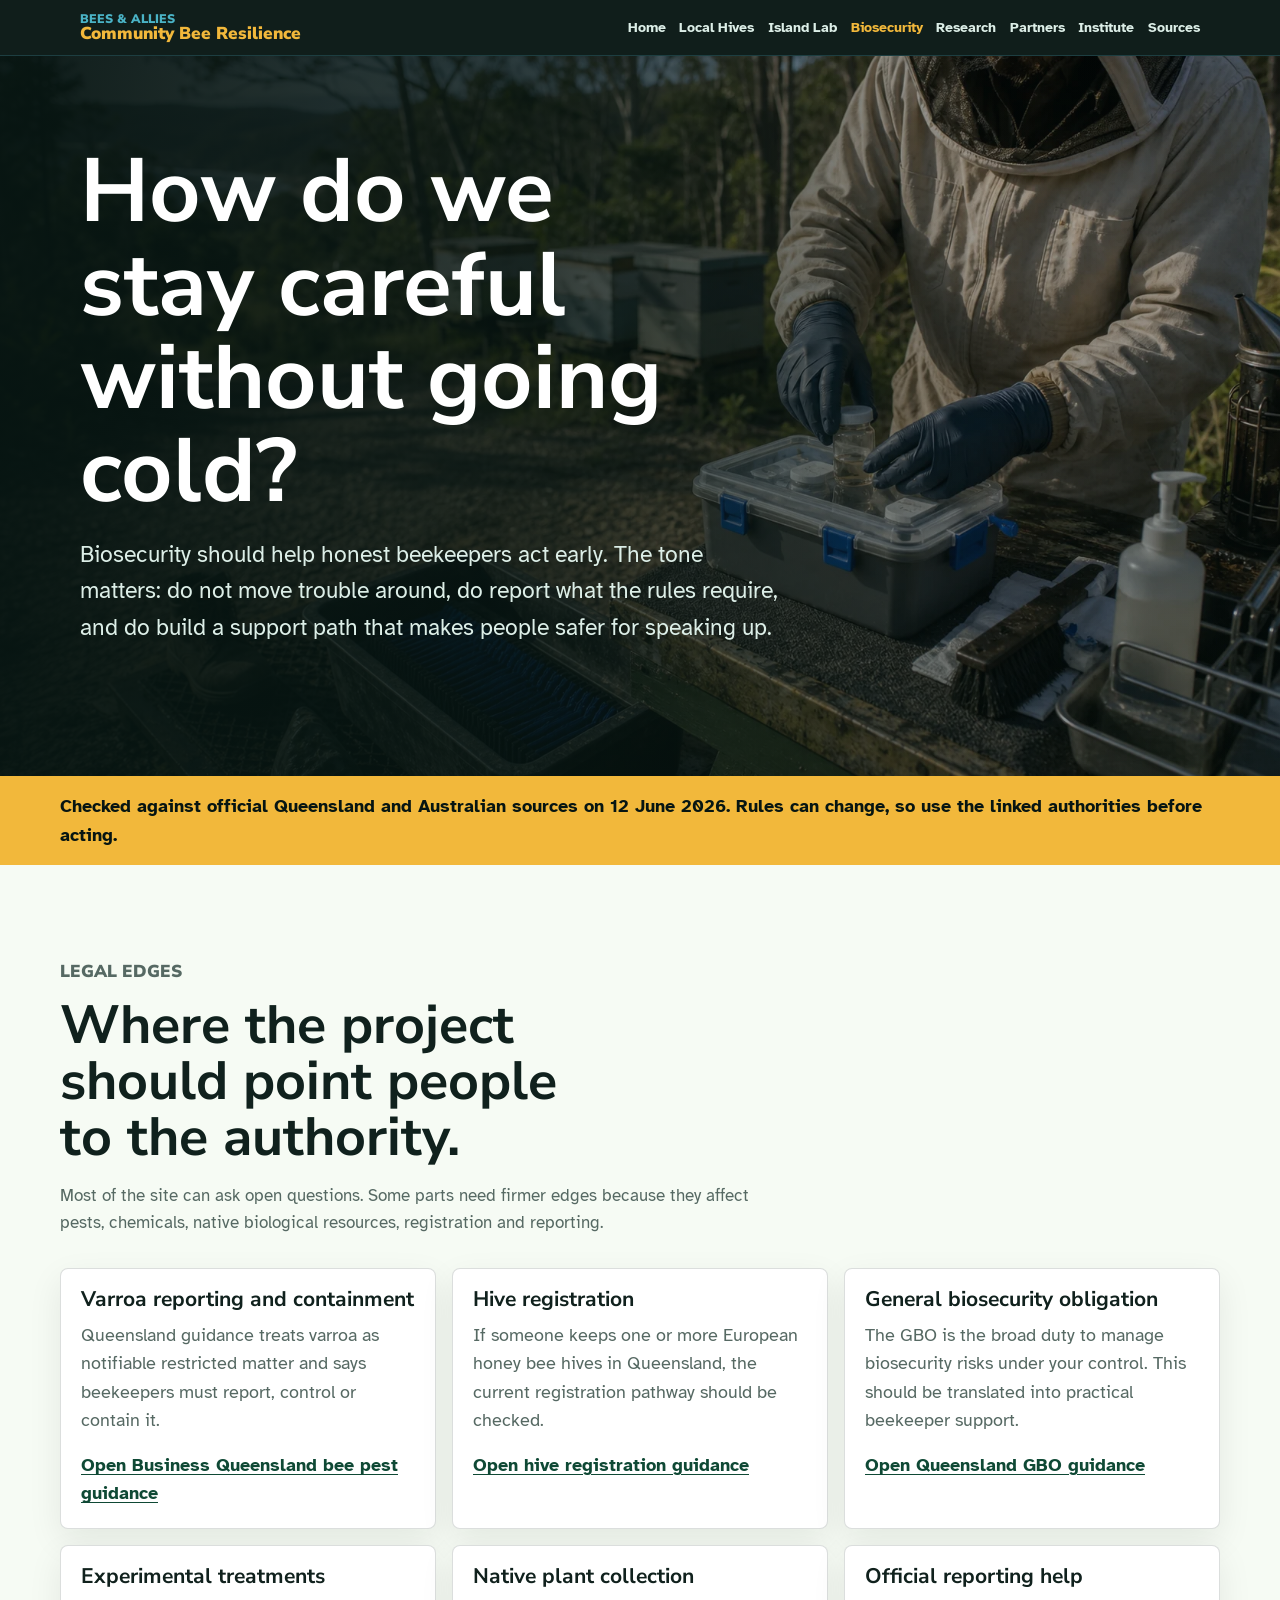
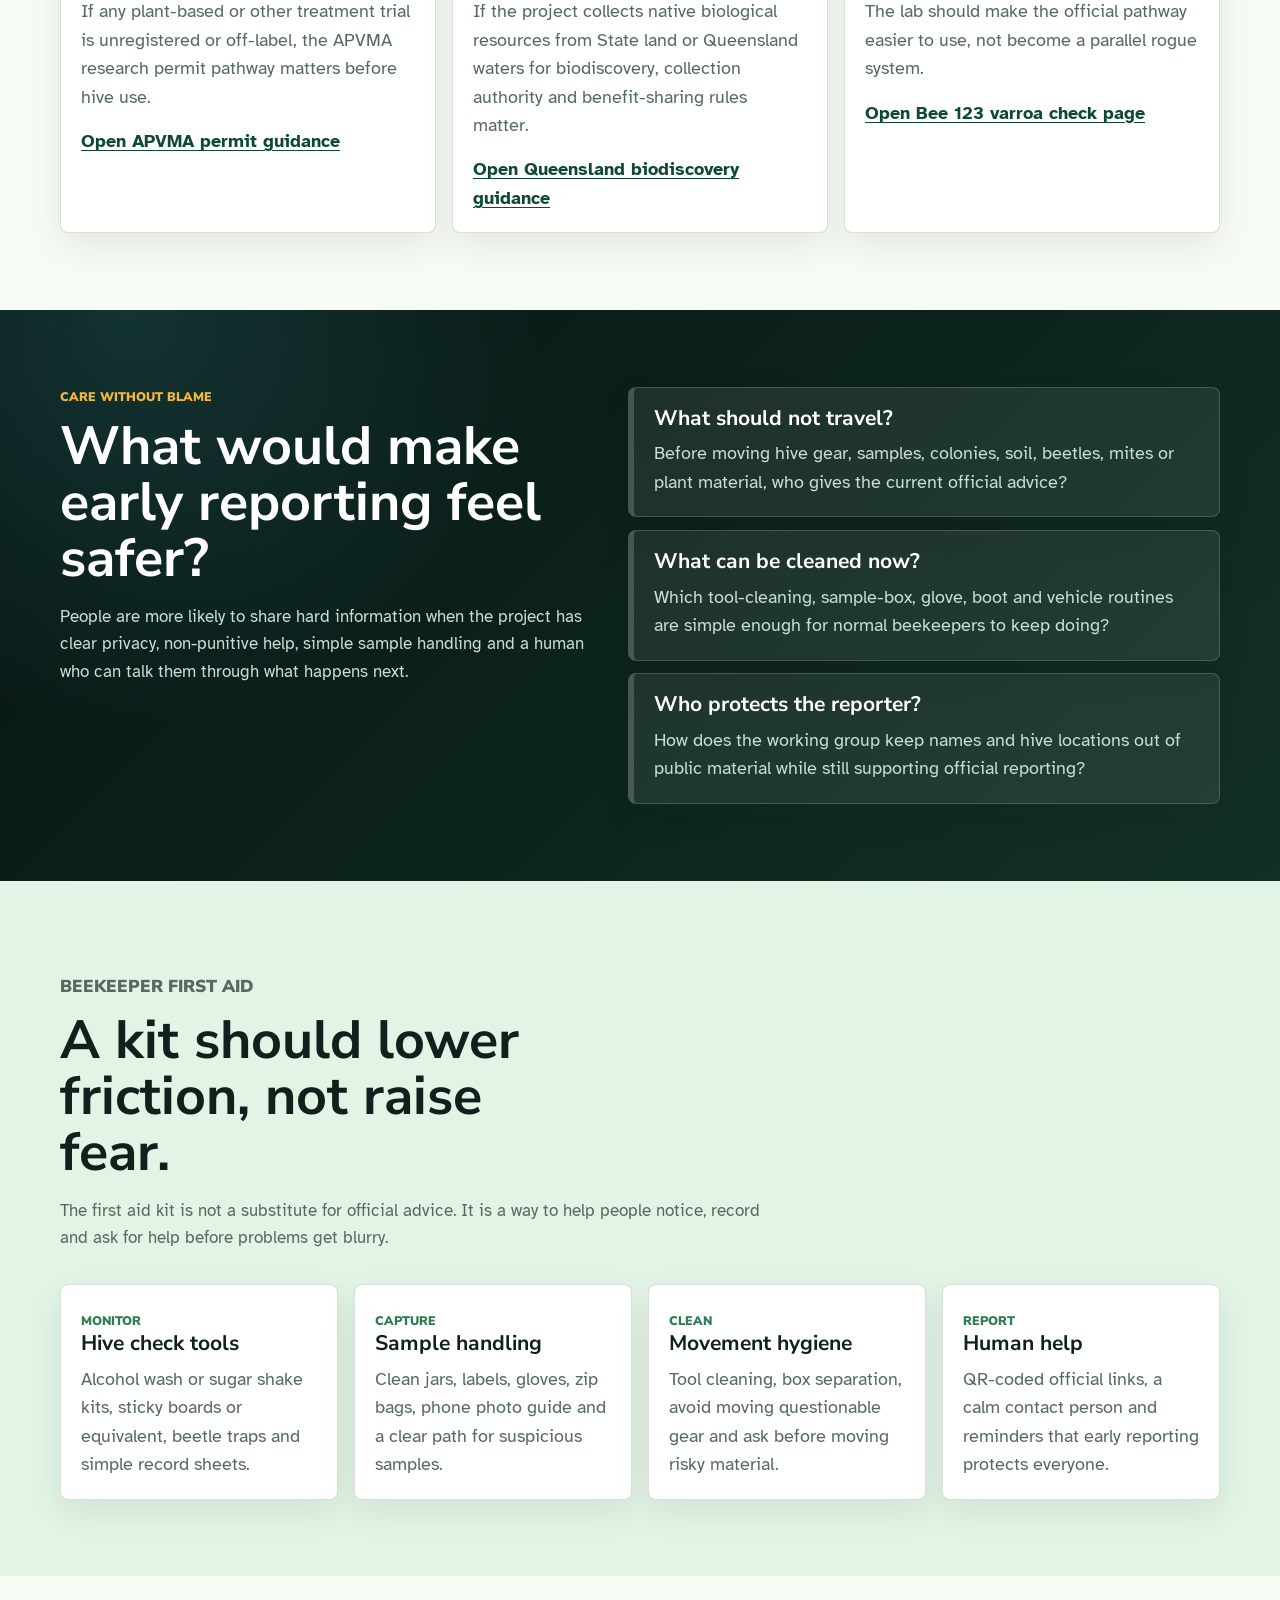
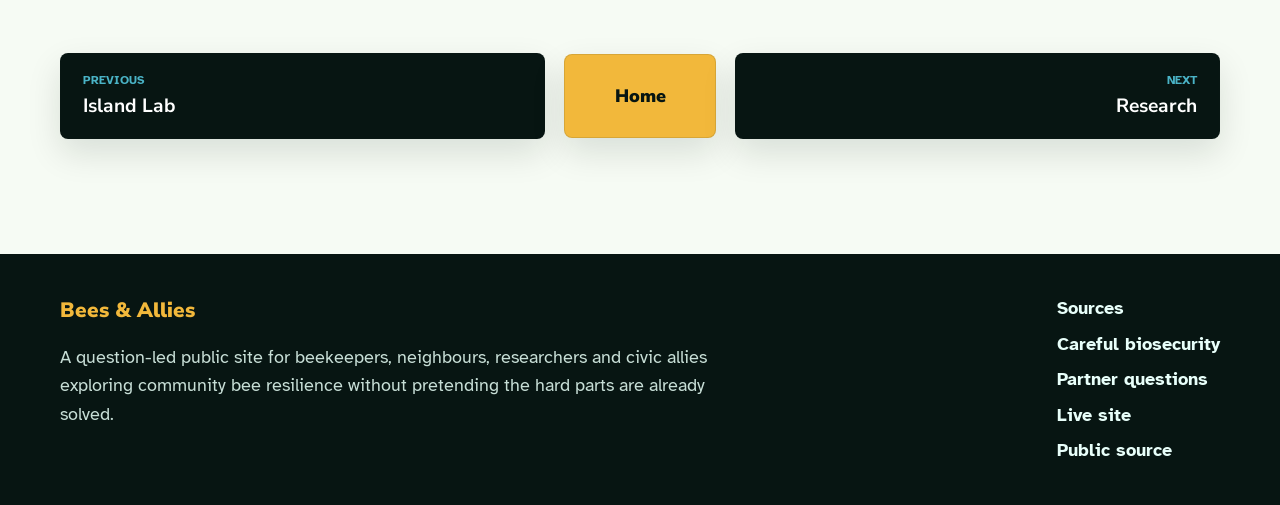
==== biosecurity.html @ 53d59c65 "Build Bees and Allies site" ====
<!doctype html>
<html lang="en-AU">
  <head>
    <meta charset="utf-8">
    <meta name="viewport" content="width=device-width, initial-scale=1">
    <meta name="description" content="Careful, non-punitive biosecurity questions for beekeepers and allies in the Bees & Allies project.">
    <meta property="og:title" content="Biosecurity | Bees & Allies">
    <meta property="og:description" content="How do we report, contain and clean up risk without making honest beekeepers feel hunted?">
    <meta property="og:image" content="assets/img/heroes/biosecurity-hero.webp">
    <title>Biosecurity | Bees & Allies</title>
    <link rel="preconnect" href="https://fonts.googleapis.com">
    <link rel="preconnect" href="https://fonts.gstatic.com" crossorigin>
    <link href="https://fonts.googleapis.com/css2?family=Atkinson+Hyperlegible:wght@400;700&family=Nunito+Sans:wght@700;800;900&display=swap" rel="stylesheet">
    <link rel="stylesheet" href="assets/css/site.css?v=20260612a">
    <link rel="icon" href="assets/img/favicon.svg" type="image/svg+xml">
  </head>
  <body data-page="biosecurity">
    <header class="site-header" data-site-header></header>
    <main id="main">
      <section class="hero page-hero" aria-labelledby="hero-title">
        <img class="hero-media" src="assets/img/heroes/biosecurity-hero.webp" alt="A beekeeper cleaning tools and placing a sample jar into a sealed box near island hives">
        <div class="hero-inner">
          <div class="hero-copy">
            <h1 id="hero-title">How do we stay careful without going cold?</h1>
            <p class="lede">Biosecurity should help honest beekeepers act early. The tone matters: do not move trouble around, do report what the rules require, and do build a support path that makes people safer for speaking up.</p>
          </div>
        </div>
      </section>

      <div class="notice">
        <div>Checked against official Queensland and Australian sources on 12 June 2026. Rules can change, so use the linked authorities before acting.</div>
      </div>

      <section class="section" aria-labelledby="edges-title">
        <div class="section-inner">
          <div class="section-head">
            <p class="eyebrow">Legal edges</p>
            <h2 id="edges-title">Where the project should point people to the authority.</h2>
            <p>Most of the site can ask open questions. Some parts need firmer edges because they affect pests, chemicals, native biological resources, registration and reporting.</p>
          </div>
          <div class="grid three">
            <article class="source-card"><h3>Varroa reporting and containment</h3><p>Queensland guidance treats varroa as notifiable restricted matter and says beekeepers must report, control or contain it.</p><p><a href="https://www.business.qld.gov.au/industries/farms-fishing-forestry/agriculture/animal/industries/bees/pests-diseases" target="_blank" rel="noopener noreferrer">Open Business Queensland bee pest guidance</a></p></article>
            <article class="source-card"><h3>Hive registration</h3><p>If someone keeps one or more European honey bee hives in Queensland, the current registration pathway should be checked.</p><p><a href="https://www.business.qld.gov.au/industries/farms-fishing-forestry/agriculture/animal/industries/bees/register" target="_blank" rel="noopener noreferrer">Open hive registration guidance</a></p></article>
            <article class="source-card"><h3>General biosecurity obligation</h3><p>The GBO is the broad duty to manage biosecurity risks under your control. This should be translated into practical beekeeper support.</p><p><a href="https://www.dpi.qld.gov.au/business-priorities/biosecurity/policy-legislation-regulation/biosecurity-act-2014/general-biosecurity-obligation" target="_blank" rel="noopener noreferrer">Open Queensland GBO guidance</a></p></article>
            <article class="source-card"><h3>Experimental treatments</h3><p>If any plant-based or other treatment trial is unregistered or off-label, the APVMA research permit pathway matters before hive use.</p><p><a href="https://www.apvma.gov.au/registrations-and-permits/permits/before-you-apply-permit/types-permits/export-research-and-miscellaneous-permits" target="_blank" rel="noopener noreferrer">Open APVMA permit guidance</a></p></article>
            <article class="source-card"><h3>Native plant collection</h3><p>If the project collects native biological resources from State land or Queensland waters for biodiscovery, collection authority and benefit-sharing rules matter.</p><p><a href="https://environment.qld.gov.au/licences-permits/plants-animals/biodiscovery" target="_blank" rel="noopener noreferrer">Open Queensland biodiscovery guidance</a></p></article>
            <article class="source-card"><h3>Official reporting help</h3><p>The lab should make the official pathway easier to use, not become a parallel rogue system.</p><p><a href="https://www.business.qld.gov.au/industries/farms-fishing-forestry/agriculture/animal/industries/bees/varroa-mite/report-hive-check" target="_blank" rel="noopener noreferrer">Open Bee 123 varroa check page</a></p></article>
          </div>
        </div>
      </section>

      <section class="section dark" aria-labelledby="care-title">
        <div class="section-inner split">
          <div>
            <p class="eyebrow">Care without blame</p>
            <h2 id="care-title">What would make early reporting feel safer?</h2>
            <p class="soft">People are more likely to share hard information when the project has clear privacy, non-punitive help, simple sample handling and a human who can talk them through what happens next.</p>
          </div>
          <div class="question-list">
            <article class="question-card"><h3>What should not travel?</h3><p>Before moving hive gear, samples, colonies, soil, beetles, mites or plant material, who gives the current official advice?</p></article>
            <article class="question-card"><h3>What can be cleaned now?</h3><p>Which tool-cleaning, sample-box, glove, boot and vehicle routines are simple enough for normal beekeepers to keep doing?</p></article>
            <article class="question-card"><h3>Who protects the reporter?</h3><p>How does the working group keep names and hive locations out of public material while still supporting official reporting?</p></article>
          </div>
        </div>
      </section>

      <section class="section green" aria-labelledby="kit-title">
        <div class="section-inner">
          <div class="section-head">
            <p class="eyebrow">Beekeeper first aid</p>
            <h2 id="kit-title">A kit should lower friction, not raise fear.</h2>
            <p>The first aid kit is not a substitute for official advice. It is a way to help people notice, record and ask for help before problems get blurry.</p>
          </div>
          <div class="grid four">
            <article class="step-card"><span>Monitor</span><h3>Hive check tools</h3><p>Alcohol wash or sugar shake kits, sticky boards or equivalent, beetle traps and simple record sheets.</p></article>
            <article class="step-card"><span>Capture</span><h3>Sample handling</h3><p>Clean jars, labels, gloves, zip bags, phone photo guide and a clear path for suspicious samples.</p></article>
            <article class="step-card"><span>Clean</span><h3>Movement hygiene</h3><p>Tool cleaning, box separation, avoid moving questionable gear and ask before moving risky material.</p></article>
            <article class="step-card"><span>Report</span><h3>Human help</h3><p>QR-coded official links, a calm contact person and reminders that early reporting protects everyone.</p></article>
          </div>
        </div>
      </section>

      <div class="sequence-wrap" data-sequence-nav></div>
    </main>
    <footer class="site-footer" data-site-footer></footer>
    <script src="assets/js/site.js?v=20260612a"></script>
  </body>
</html>
---- assets/css/site.css ----
:root {
  --ink: #071512;
  --ink-soft: #123027;
  --leaf: #2f7d55;
  --leaf-deep: #0f4935;
  --honey: #f2b83b;
  --amber: #d88425;
  --blue: #4ab3c6;
  --coral: #d95f4d;
  --paper: #f6fbf4;
  --paper-strong: #ffffff;
  --text: #10211d;
  --muted: #566963;
  --border: rgba(16, 33, 29, 0.15);
  --shadow: 0 22px 60px rgba(7, 21, 18, 0.18);
  --heading: "Nunito Sans", "Avenir Next", Arial, sans-serif;
  --body: "Atkinson Hyperlegible", "Segoe UI", Arial, sans-serif;
  --max: 1160px;
  color-scheme: light;
}

* {
  box-sizing: border-box;
}

html {
  scroll-behavior: smooth;
  overflow-x: hidden;
}

body {
  margin: 0;
  background: var(--paper);
  color: var(--text);
  font-family: var(--body);
  font-size: 18px;
  line-height: 1.58;
  overflow-x: hidden;
}

img {
  display: block;
  max-width: 100%;
  height: auto;
}

a {
  color: inherit;
}

.skip-link {
  position: absolute;
  top: -4rem;
  left: 1rem;
  z-index: 40;
  background: var(--honey);
  color: var(--ink);
  padding: 0.65rem 0.85rem;
  text-decoration: none;
  font-weight: 900;
}

.skip-link:focus {
  top: 1rem;
}

.site-header {
  position: sticky;
  top: 0;
  z-index: 30;
  background: rgba(7, 21, 18, 0.96);
  border-bottom: 1px solid rgba(74, 179, 198, 0.22);
}

.site-nav {
  display: flex;
  align-items: center;
  justify-content: space-between;
  gap: 1rem;
  max-width: var(--max);
  margin: 0 auto;
  padding: 0.8rem 1.25rem;
  position: relative;
}

.brand {
  display: grid;
  color: var(--paper-strong);
  font-family: var(--heading);
  line-height: 1;
  text-decoration: none;
}

.brand span {
  color: var(--blue);
  font-size: 0.78rem;
  font-weight: 900;
  text-transform: uppercase;
}

.brand strong {
  color: var(--honey);
  font-size: 1.08rem;
  font-weight: 900;
}

.nav-links {
  display: flex;
  align-items: center;
  justify-content: flex-end;
  flex-wrap: wrap;
  gap: 0.85rem;
}

.nav-links a {
  color: #dceee7;
  font-size: 0.9rem;
  font-weight: 800;
  text-decoration: none;
}

.nav-links a:hover,
.nav-links a:focus,
.nav-links a[aria-current="page"] {
  color: var(--honey);
}

.nav-toggle {
  display: none;
  border: 1px solid rgba(246, 251, 244, 0.5);
  border-radius: 8px;
  background: transparent;
  color: var(--paper-strong);
  font-family: var(--heading);
  font-weight: 900;
  padding: 0.55rem 0.75rem;
}

h1,
h2,
h3 {
  margin: 0;
  font-family: var(--heading);
  letter-spacing: 0;
  line-height: 1.04;
  overflow-wrap: break-word;
}

h1 {
  font-size: clamp(2.65rem, 7vw, 5.9rem);
  max-width: 12ch;
}

h2 {
  font-size: clamp(2rem, 4.2vw, 3.55rem);
  max-width: 16ch;
}

h3 {
  font-size: 1.32rem;
}

p {
  margin: 0;
  overflow-wrap: break-word;
}

p + p {
  margin-top: 1rem;
}

.hero {
  position: relative;
  min-height: min(720px, calc(100vh - 128px));
  background: var(--ink);
  color: var(--paper-strong);
  overflow: hidden;
}

.hero-media {
  position: absolute;
  inset: 0;
  width: 100%;
  height: 100%;
  object-fit: cover;
}

.hero::before {
  content: "";
  position: absolute;
  inset: 0;
  z-index: 1;
  background:
    linear-gradient(90deg, rgba(7, 21, 18, 0.96) 0%, rgba(7, 21, 18, 0.76) 43%, rgba(7, 21, 18, 0.22) 78%),
    linear-gradient(180deg, rgba(7, 21, 18, 0.08), rgba(7, 21, 18, 0.34));
}

.hero-inner {
  position: relative;
  z-index: 2;
  display: grid;
  align-content: center;
  min-height: min(720px, calc(100vh - 128px));
  max-width: var(--max);
  margin: 0 auto;
  padding: 4.6rem 1.25rem 2.2rem;
}

.hero-copy {
  max-width: 700px;
}

.page-hero .hero-inner {
  min-height: min(640px, calc(100vh - 128px));
}

.lede {
  max-width: min(44rem, calc(100vw - 2.5rem));
  margin-top: 1.2rem;
  color: #dceee7;
  font-size: clamp(1.12rem, 2.4vw, 1.43rem);
}

.button-row {
  display: flex;
  flex-wrap: wrap;
  gap: 0.8rem;
  margin-top: 2rem;
}

.button {
  display: inline-flex;
  align-items: center;
  justify-content: center;
  min-width: 10rem;
  border-radius: 8px;
  padding: 0.86rem 1rem;
  font-family: var(--heading);
  font-weight: 900;
  text-decoration: none;
}

.button.primary {
  background: var(--honey);
  color: var(--ink);
}

.button.secondary {
  background: rgba(7, 21, 18, 0.68);
  border: 1px solid rgba(74, 179, 198, 0.72);
  color: #e8fffa;
}

.hero-facts {
  align-self: end;
  display: grid;
  grid-template-columns: repeat(3, minmax(0, 1fr));
  gap: 1rem;
  max-width: 940px;
  margin-top: 2rem;
  padding: 1rem;
  border: 1px solid rgba(74, 179, 198, 0.32);
  border-radius: 8px;
  background: rgba(7, 21, 18, 0.9);
}

.hero-facts div {
  border-left: 4px solid var(--blue);
  padding-left: 0.85rem;
}

.hero-facts strong {
  display: block;
  font-family: var(--heading);
  font-size: 1.08rem;
}

.hero-facts span {
  display: block;
  color: #c5ded6;
  font-size: 0.94rem;
}

.notice {
  background: var(--honey);
  color: var(--ink);
  font-weight: 800;
  padding: 1rem 1.25rem;
}

.notice div {
  max-width: var(--max);
  margin: 0 auto;
}

.section {
  padding: clamp(3.8rem, 6vw, 5rem) 1.25rem;
}

.section.dark {
  background:
    radial-gradient(circle at 10% 0%, rgba(74, 179, 198, 0.18), transparent 26rem),
    linear-gradient(135deg, var(--ink) 0%, var(--ink-soft) 100%);
  color: var(--paper-strong);
}

.section.green {
  background: #e2f4e5;
}

.section.blue {
  background: #e1f5f7;
}

.section.honey {
  background: #fff1c8;
}

.section-inner {
  max-width: var(--max);
  width: 100%;
  margin: 0 auto;
}

.section-head {
  max-width: 780px;
}

.section-head p,
.soft {
  max-width: min(44rem, calc(100vw - 2.5rem));
  margin-top: 1rem;
  color: var(--muted);
  font-size: 1.08rem;
}

.dark .section-head p,
.dark .soft {
  color: #c7ded6;
}

.eyebrow {
  margin-bottom: 0.8rem;
  color: var(--leaf);
  font-family: var(--heading);
  font-size: 0.78rem;
  font-weight: 900;
  text-transform: uppercase;
}

.dark .eyebrow {
  color: var(--honey);
}

.grid {
  display: grid;
  gap: 1rem;
  margin-top: 2rem;
}

.grid.two {
  grid-template-columns: repeat(2, minmax(0, 1fr));
}

.grid.three {
  grid-template-columns: repeat(3, minmax(0, 1fr));
}

.grid.four {
  grid-template-columns: repeat(4, minmax(0, 1fr));
}

.card,
.route-card,
.source-card,
.question-card,
.step-card {
  border: 1px solid var(--border);
  border-radius: 8px;
  background: var(--paper-strong);
  color: var(--text);
  box-shadow: 0 12px 34px rgba(7, 21, 18, 0.08);
  padding: 1.25rem;
}

.dark .card,
.dark .route-card,
.dark .source-card,
.dark .question-card,
.dark .step-card {
  border-color: rgba(246, 251, 244, 0.18);
  background: rgba(246, 251, 244, 0.08);
  color: var(--paper-strong);
}

.card h3,
.route-card h3,
.source-card h3,
.question-card h3,
.step-card h3 {
  margin-bottom: 0.6rem;
}

.card p,
.route-card p,
.source-card p,
.question-card p,
.step-card p {
  color: var(--muted);
}

.dark .card p,
.dark .route-card p,
.dark .source-card p,
.dark .question-card p,
.dark .step-card p {
  color: #c7ded6;
}

.route-card {
  display: grid;
  min-height: 13rem;
  text-decoration: none;
}

.route-card:hover,
.route-card:focus {
  transform: translateY(-2px);
  box-shadow: var(--shadow);
}

.route-card span,
.fact-label,
.step-card span {
  color: var(--leaf);
  font-family: var(--heading);
  font-size: 0.78rem;
  font-weight: 900;
  text-transform: uppercase;
}

.dark .route-card span,
.dark .fact-label,
.dark .step-card span {
  color: var(--blue);
}

.route-card strong {
  align-self: end;
  margin-top: 1rem;
  color: var(--coral);
  font-family: var(--heading);
  font-weight: 900;
}

.split {
  display: grid;
  grid-template-columns: minmax(0, 0.95fr) minmax(320px, 1.05fr);
  gap: 2rem;
  align-items: start;
}

.fact-list,
.question-list {
  display: grid;
  gap: 0.8rem;
}

.fact-row {
  display: grid;
  justify-items: start;
  padding: 1rem;
  border-left: 5px solid var(--blue);
  border-radius: 8px;
  background: var(--paper-strong);
  box-shadow: 0 10px 28px rgba(7, 21, 18, 0.07);
}

.fact-row strong {
  display: block;
  color: var(--text);
  font-family: var(--heading);
}

.fact-row span {
  color: var(--muted);
}

.question-card {
  border-left: 6px solid var(--honey);
}

.step-card {
  min-height: 12rem;
}

.source-card a,
.inline-link {
  color: var(--leaf-deep);
  font-weight: 900;
  text-underline-offset: 0.16em;
}

.dark .source-card a,
.dark .inline-link {
  color: var(--honey);
}

.plain-list {
  margin: 1rem 0 0;
  padding-left: 1.2rem;
  color: var(--muted);
}

.plain-list li + li {
  margin-top: 0.5rem;
}

.dark .plain-list {
  color: #c7ded6;
}

.callout {
  margin-top: 2rem;
  padding: 1.25rem;
  border-left: 6px solid var(--honey);
  border-radius: 8px;
  background: var(--ink);
  color: var(--paper-strong);
}

.callout p {
  color: #dceee7;
}

.sequence-wrap {
  background: var(--paper);
  padding: clamp(3.8rem, 6vw, 5rem) 1.25rem clamp(7rem, 9vw, 8.5rem);
}

.sequence-nav {
  display: grid;
  grid-template-columns: minmax(0, 1fr) minmax(9rem, auto) minmax(0, 1fr);
  align-items: center;
  gap: 1.2rem;
  max-width: var(--max);
  margin: 0 auto;
}

.sequence-link,
.sequence-home {
  display: grid;
  min-height: 5.2rem;
  justify-content: start;
  border: 1px solid rgba(16, 33, 29, 0.12);
  border-radius: 8px;
  background: var(--ink);
  color: var(--paper-strong);
  box-shadow: 0 14px 34px rgba(7, 21, 18, 0.12);
  padding: 1.05rem 1.35rem;
  text-decoration: none;
}

.sequence-link span {
  color: var(--blue);
  font-size: 0.78rem;
  font-weight: 900;
  text-transform: uppercase;
}

.sequence-link strong {
  font-family: var(--heading);
  font-size: 1.2rem;
}

.sequence-link.next {
  justify-content: end;
  text-align: right;
}

.sequence-link.disabled {
  opacity: 0.45;
}

.sequence-home {
  display: inline-flex;
  align-items: center;
  justify-content: center;
  justify-self: center;
  min-width: 9.5rem;
  background: var(--honey);
  color: var(--ink);
  font-family: var(--heading);
  font-weight: 900;
}

.site-footer {
  background: var(--ink);
  color: var(--paper-strong);
  padding: 2.5rem 1.25rem;
}

.footer-inner {
  display: grid;
  grid-template-columns: minmax(0, 1fr) auto;
  gap: 2rem;
  max-width: var(--max);
  margin: 0 auto;
}

.footer-title {
  color: var(--honey);
  font-family: var(--heading);
  font-size: 1.3rem;
  font-weight: 900;
}

.site-footer p:not(.footer-title) {
  max-width: 42rem;
  color: #c7ded6;
}

.site-footer nav {
  display: grid;
  gap: 0.45rem;
}

.site-footer a {
  color: #e8fffa;
  font-weight: 800;
  text-decoration: none;
}

.back-to-top {
  position: fixed;
  right: 1rem;
  bottom: 1rem;
  z-index: 35;
  opacity: 0;
  pointer-events: none;
  transform: translateY(0.6rem);
  transition: opacity 160ms ease, transform 160ms ease;
  border: 0;
  border-radius: 8px;
  background: var(--honey);
  color: var(--ink);
  box-shadow: 0 12px 30px rgba(7, 21, 18, 0.28);
  cursor: pointer;
  font-family: var(--heading);
  font-weight: 900;
  padding: 0.8rem 1rem;
}

.back-to-top.is-visible {
  opacity: 1;
  pointer-events: auto;
  transform: translateY(0);
}

@media (max-width: 1180px) {
  .nav-toggle {
    display: inline-flex;
  }

  .nav-links {
    position: absolute;
    inset: 100% 0 auto 0;
    display: none;
    grid-template-columns: repeat(2, minmax(0, 1fr));
    gap: 0;
    border-top: 1px solid rgba(74, 179, 198, 0.18);
    background: var(--ink);
    padding: 0.75rem 1.25rem 1rem;
  }

  .nav-links.is-open {
    display: grid;
  }

  .nav-links a {
    padding: 0.7rem 0;
  }

  .grid.three,
  .grid.four,
  .split,
  .hero-facts,
  .footer-inner,
  .sequence-nav {
    grid-template-columns: 1fr;
  }

  .sequence-link.next {
    justify-content: start;
    text-align: left;
  }
}

@media (max-width: 640px) {
  body {
    font-size: 16px;
  }

  h1 {
    font-size: clamp(2rem, 9vw, 2.85rem);
  }

  h2 {
    font-size: clamp(1.65rem, 7vw, 2.35rem);
  }

  .hero::before {
    background:
      linear-gradient(90deg, rgba(7, 21, 18, 0.96) 0%, rgba(7, 21, 18, 0.8) 68%, rgba(7, 21, 18, 0.52) 100%),
      linear-gradient(180deg, rgba(7, 21, 18, 0.08), rgba(7, 21, 18, 0.4));
  }

  .hero-inner {
    padding-top: 4rem;
  }

  .hero-facts {
    display: none;
  }

  .button {
    width: 100%;
  }

  .grid.two {
    grid-template-columns: 1fr;
  }
}
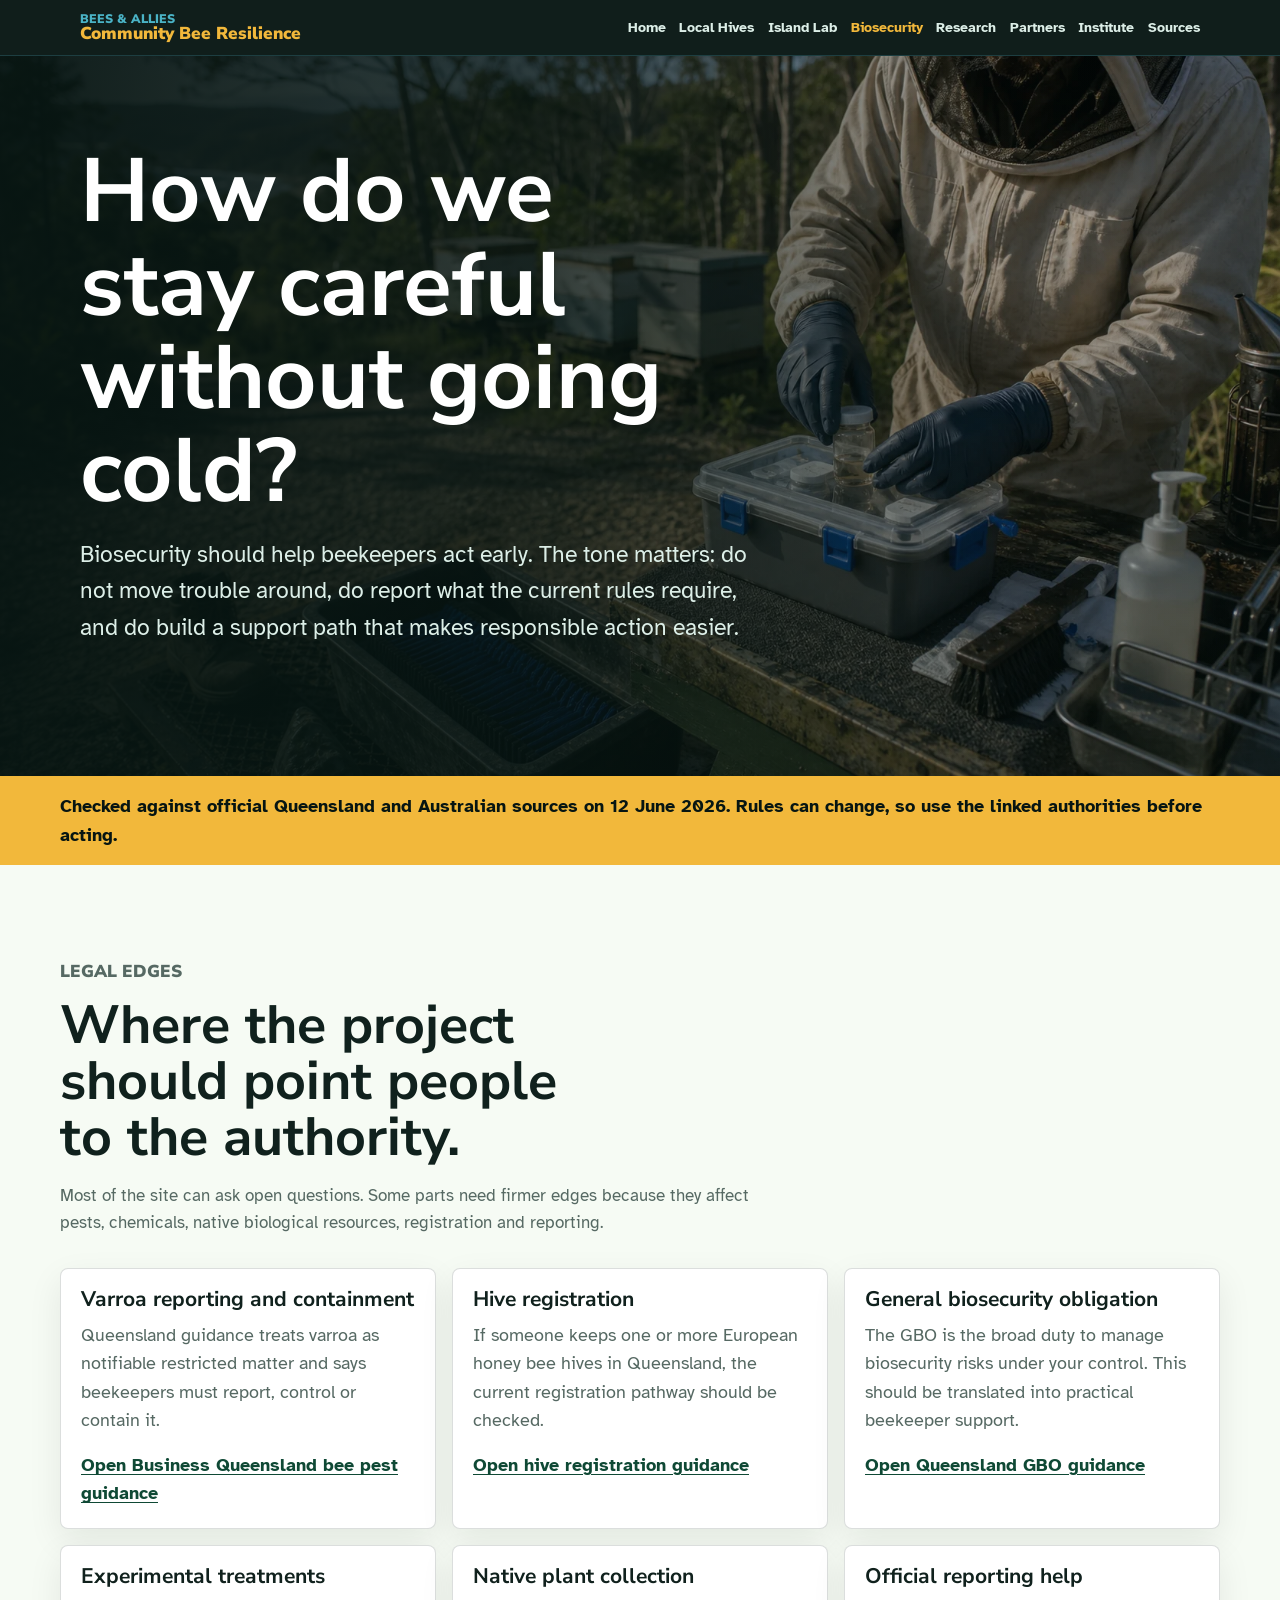
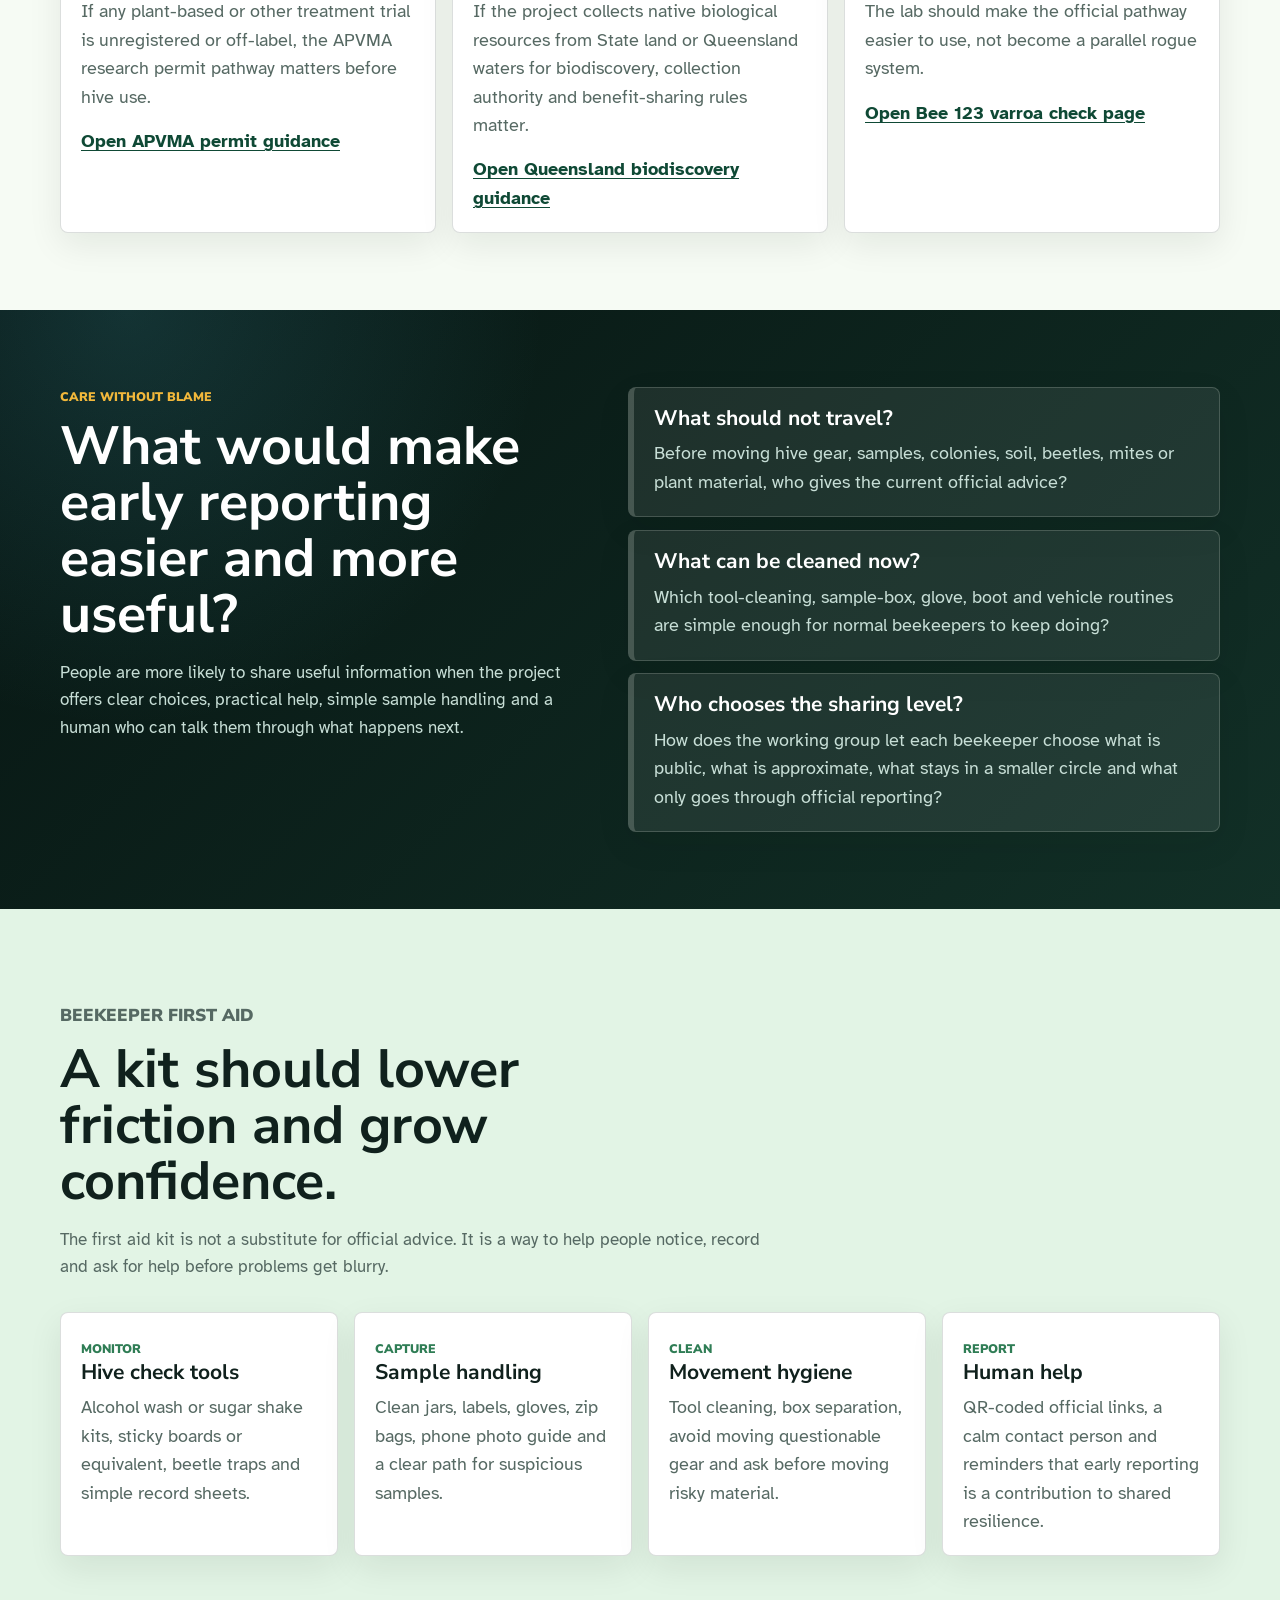
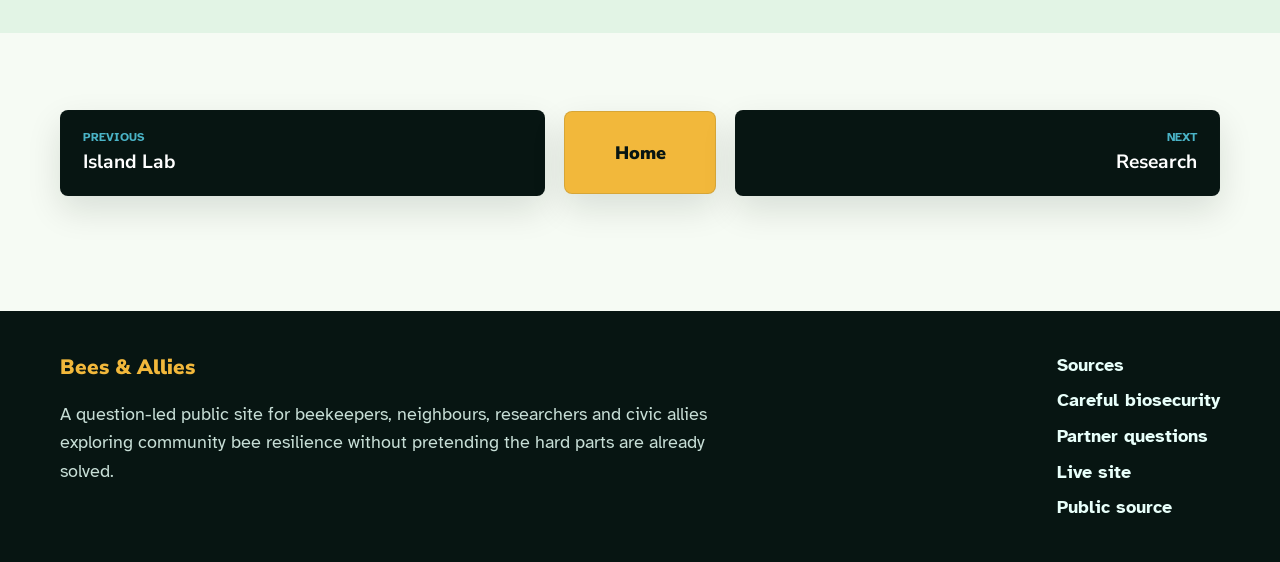
==== commit 9ba1291b: "Refine stewardship and digital twin framing" ====
--- a/biosecurity.html
+++ b/biosecurity.html
@@ -5,7 +5,7 @@
     <meta name="viewport" content="width=device-width, initial-scale=1">
     <meta name="description" content="Careful, non-punitive biosecurity questions for beekeepers and allies in the Bees & Allies project.">
     <meta property="og:title" content="Biosecurity | Bees & Allies">
-    <meta property="og:description" content="How do we report, contain and clean up risk without making honest beekeepers feel hunted?">
+    <meta property="og:description" content="How do we report, contain and clean up risk while keeping the tone calm, practical and self-sovereign?">
     <meta property="og:image" content="assets/img/heroes/biosecurity-hero.webp">
     <title>Biosecurity | Bees & Allies</title>
     <link rel="preconnect" href="https://fonts.googleapis.com">
@@ -22,7 +22,7 @@
         <div class="hero-inner">
           <div class="hero-copy">
             <h1 id="hero-title">How do we stay careful without going cold?</h1>
-            <p class="lede">Biosecurity should help honest beekeepers act early. The tone matters: do not move trouble around, do report what the rules require, and do build a support path that makes people safer for speaking up.</p>
+            <p class="lede">Biosecurity should help beekeepers act early. The tone matters: do not move trouble around, do report what the current rules require, and do build a support path that makes responsible action easier.</p>
           </div>
         </div>
       </section>
@@ -53,13 +53,13 @@
         <div class="section-inner split">
           <div>
             <p class="eyebrow">Care without blame</p>
-            <h2 id="care-title">What would make early reporting feel safer?</h2>
-            <p class="soft">People are more likely to share hard information when the project has clear privacy, non-punitive help, simple sample handling and a human who can talk them through what happens next.</p>
+            <h2 id="care-title">What would make early reporting easier and more useful?</h2>
+            <p class="soft">People are more likely to share useful information when the project offers clear choices, practical help, simple sample handling and a human who can talk them through what happens next.</p>
           </div>
           <div class="question-list">
             <article class="question-card"><h3>What should not travel?</h3><p>Before moving hive gear, samples, colonies, soil, beetles, mites or plant material, who gives the current official advice?</p></article>
             <article class="question-card"><h3>What can be cleaned now?</h3><p>Which tool-cleaning, sample-box, glove, boot and vehicle routines are simple enough for normal beekeepers to keep doing?</p></article>
-            <article class="question-card"><h3>Who protects the reporter?</h3><p>How does the working group keep names and hive locations out of public material while still supporting official reporting?</p></article>
+            <article class="question-card"><h3>Who chooses the sharing level?</h3><p>How does the working group let each beekeeper choose what is public, what is approximate, what stays in a smaller circle and what only goes through official reporting?</p></article>
           </div>
         </div>
       </section>
@@ -68,14 +68,14 @@
         <div class="section-inner">
           <div class="section-head">
             <p class="eyebrow">Beekeeper first aid</p>
-            <h2 id="kit-title">A kit should lower friction, not raise fear.</h2>
+            <h2 id="kit-title">A kit should lower friction and grow confidence.</h2>
             <p>The first aid kit is not a substitute for official advice. It is a way to help people notice, record and ask for help before problems get blurry.</p>
           </div>
           <div class="grid four">
             <article class="step-card"><span>Monitor</span><h3>Hive check tools</h3><p>Alcohol wash or sugar shake kits, sticky boards or equivalent, beetle traps and simple record sheets.</p></article>
             <article class="step-card"><span>Capture</span><h3>Sample handling</h3><p>Clean jars, labels, gloves, zip bags, phone photo guide and a clear path for suspicious samples.</p></article>
             <article class="step-card"><span>Clean</span><h3>Movement hygiene</h3><p>Tool cleaning, box separation, avoid moving questionable gear and ask before moving risky material.</p></article>
-            <article class="step-card"><span>Report</span><h3>Human help</h3><p>QR-coded official links, a calm contact person and reminders that early reporting protects everyone.</p></article>
+            <article class="step-card"><span>Report</span><h3>Human help</h3><p>QR-coded official links, a calm contact person and reminders that early reporting is a contribution to shared resilience.</p></article>
           </div>
         </div>
       </section>
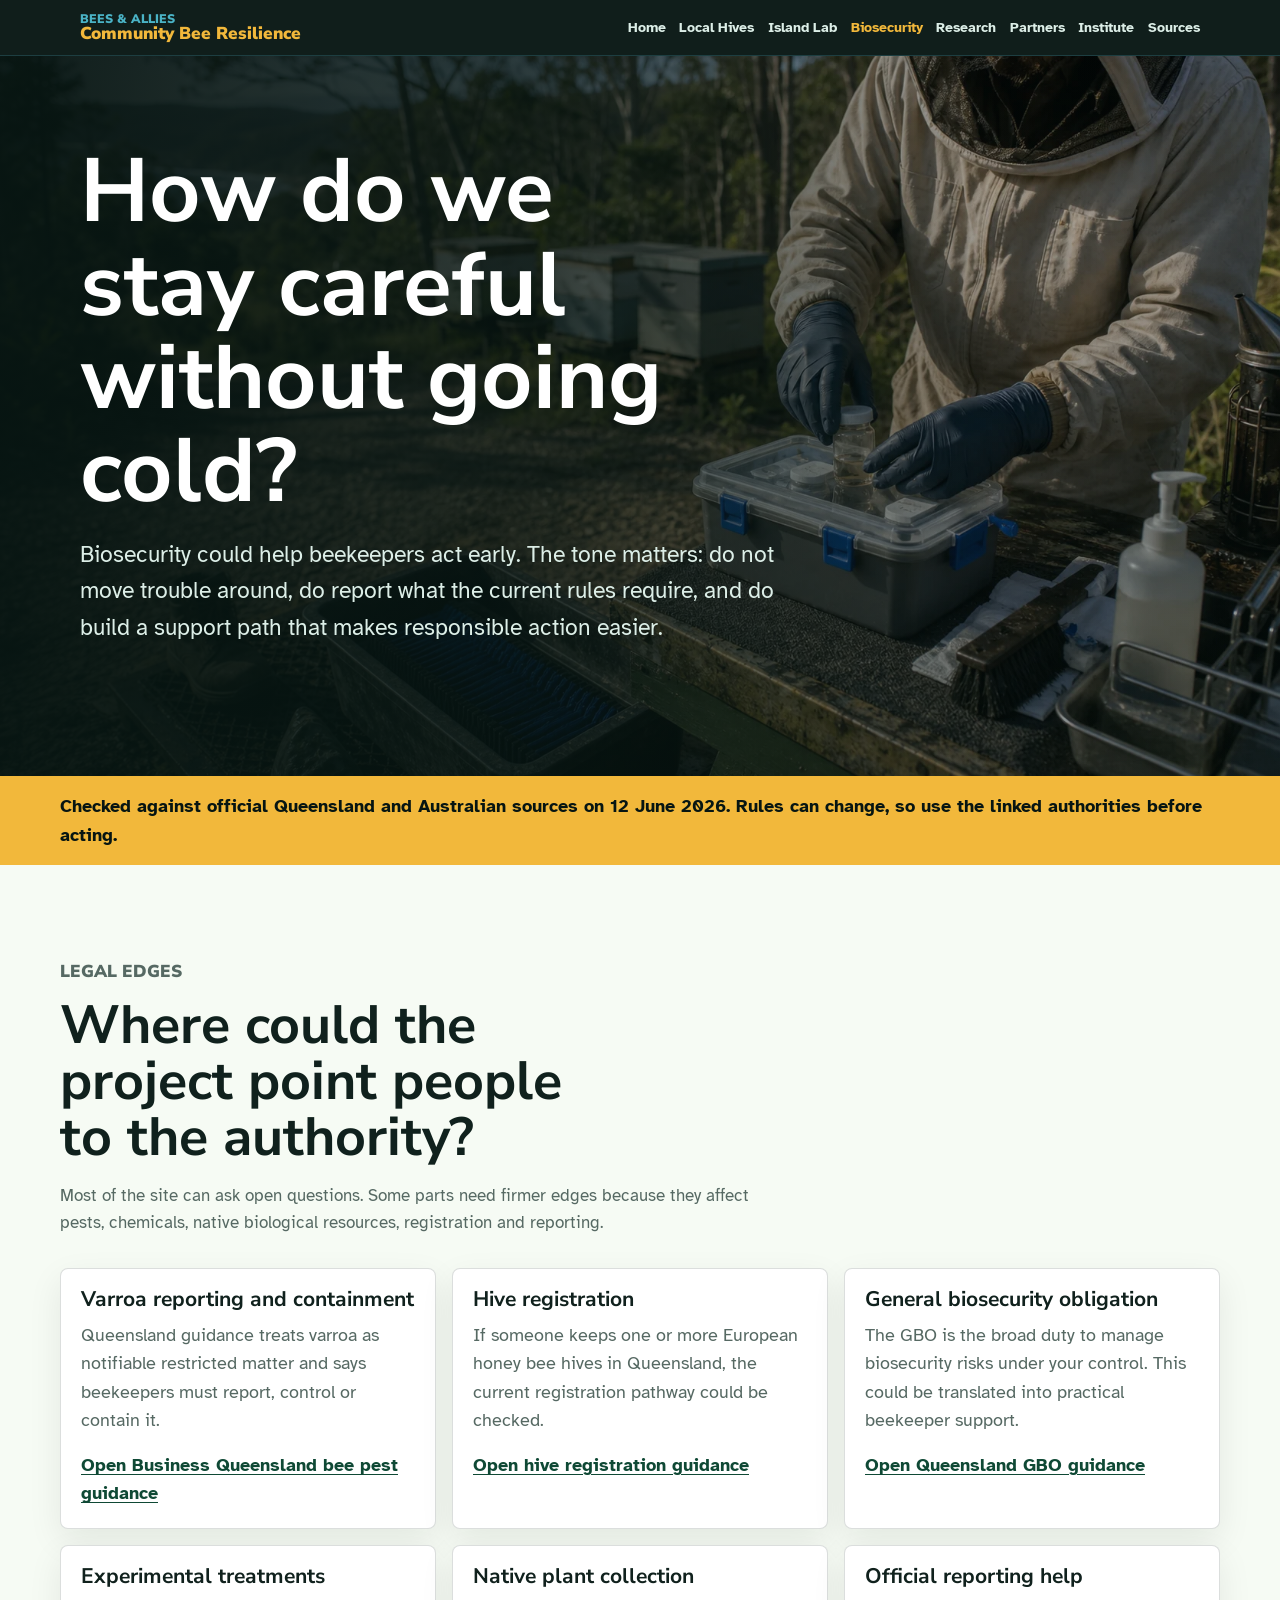
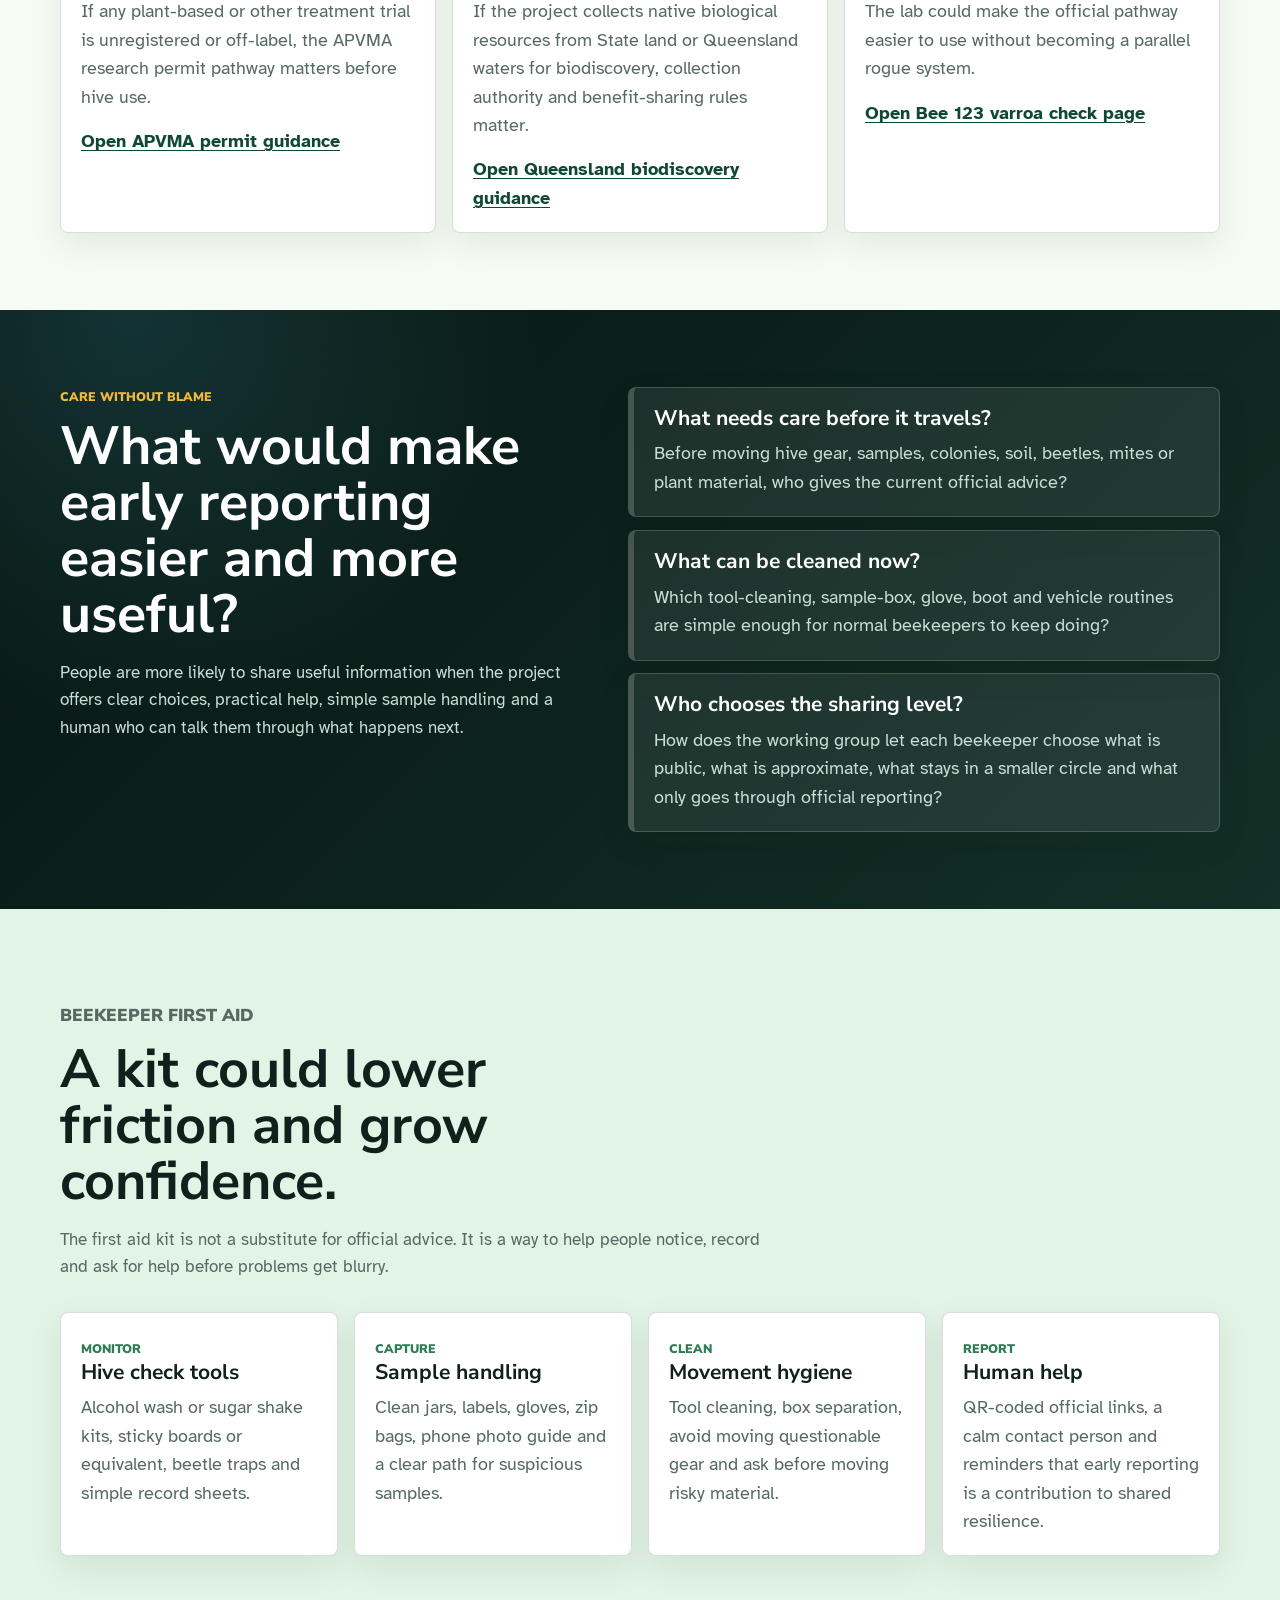
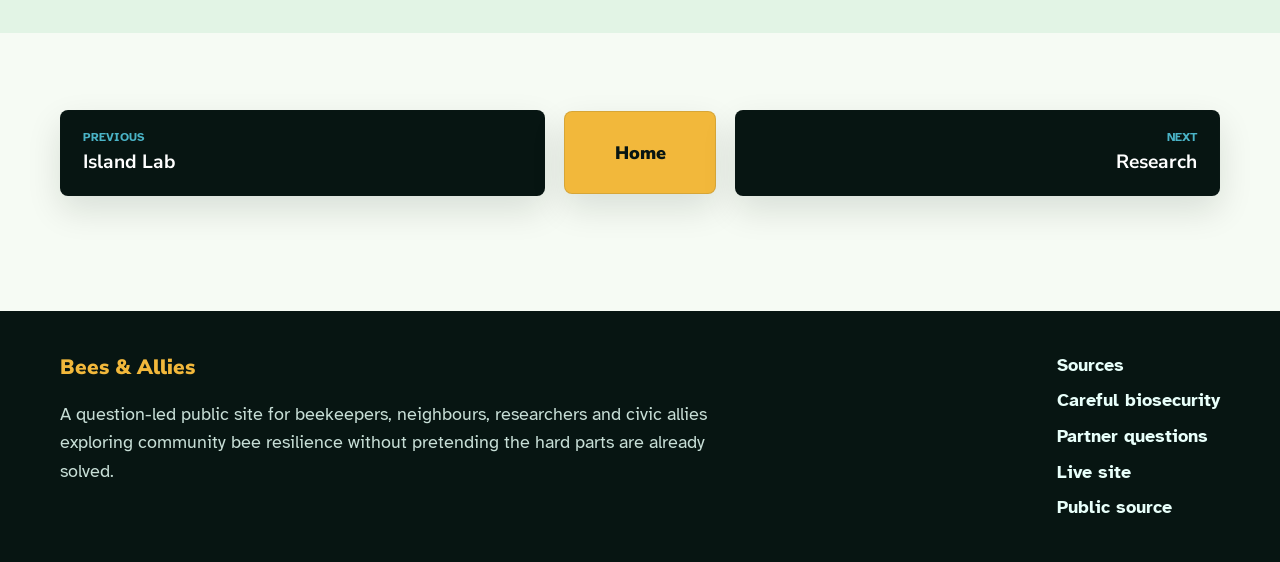
==== commit 70dd5a3d: "Soften modal language and fix lab zone count" ====
--- a/biosecurity.html
+++ b/biosecurity.html
@@ -22,7 +22,7 @@
         <div class="hero-inner">
           <div class="hero-copy">
             <h1 id="hero-title">How do we stay careful without going cold?</h1>
-            <p class="lede">Biosecurity should help beekeepers act early. The tone matters: do not move trouble around, do report what the current rules require, and do build a support path that makes responsible action easier.</p>
+          <p class="lede">Biosecurity could help beekeepers act early. The tone matters: do not move trouble around, do report what the current rules require, and do build a support path that makes responsible action easier.</p>
           </div>
         </div>
       </section>
@@ -35,16 +35,16 @@
         <div class="section-inner">
           <div class="section-head">
             <p class="eyebrow">Legal edges</p>
-            <h2 id="edges-title">Where the project should point people to the authority.</h2>
+          <h2 id="edges-title">Where could the project point people to the authority?</h2>
             <p>Most of the site can ask open questions. Some parts need firmer edges because they affect pests, chemicals, native biological resources, registration and reporting.</p>
           </div>
           <div class="grid three">
             <article class="source-card"><h3>Varroa reporting and containment</h3><p>Queensland guidance treats varroa as notifiable restricted matter and says beekeepers must report, control or contain it.</p><p><a href="https://www.business.qld.gov.au/industries/farms-fishing-forestry/agriculture/animal/industries/bees/pests-diseases" target="_blank" rel="noopener noreferrer">Open Business Queensland bee pest guidance</a></p></article>
-            <article class="source-card"><h3>Hive registration</h3><p>If someone keeps one or more European honey bee hives in Queensland, the current registration pathway should be checked.</p><p><a href="https://www.business.qld.gov.au/industries/farms-fishing-forestry/agriculture/animal/industries/bees/register" target="_blank" rel="noopener noreferrer">Open hive registration guidance</a></p></article>
-            <article class="source-card"><h3>General biosecurity obligation</h3><p>The GBO is the broad duty to manage biosecurity risks under your control. This should be translated into practical beekeeper support.</p><p><a href="https://www.dpi.qld.gov.au/business-priorities/biosecurity/policy-legislation-regulation/biosecurity-act-2014/general-biosecurity-obligation" target="_blank" rel="noopener noreferrer">Open Queensland GBO guidance</a></p></article>
+          <article class="source-card"><h3>Hive registration</h3><p>If someone keeps one or more European honey bee hives in Queensland, the current registration pathway could be checked.</p><p><a href="https://www.business.qld.gov.au/industries/farms-fishing-forestry/agriculture/animal/industries/bees/register" target="_blank" rel="noopener noreferrer">Open hive registration guidance</a></p></article>
+          <article class="source-card"><h3>General biosecurity obligation</h3><p>The GBO is the broad duty to manage biosecurity risks under your control. This could be translated into practical beekeeper support.</p><p><a href="https://www.dpi.qld.gov.au/business-priorities/biosecurity/policy-legislation-regulation/biosecurity-act-2014/general-biosecurity-obligation" target="_blank" rel="noopener noreferrer">Open Queensland GBO guidance</a></p></article>
             <article class="source-card"><h3>Experimental treatments</h3><p>If any plant-based or other treatment trial is unregistered or off-label, the APVMA research permit pathway matters before hive use.</p><p><a href="https://www.apvma.gov.au/registrations-and-permits/permits/before-you-apply-permit/types-permits/export-research-and-miscellaneous-permits" target="_blank" rel="noopener noreferrer">Open APVMA permit guidance</a></p></article>
             <article class="source-card"><h3>Native plant collection</h3><p>If the project collects native biological resources from State land or Queensland waters for biodiscovery, collection authority and benefit-sharing rules matter.</p><p><a href="https://environment.qld.gov.au/licences-permits/plants-animals/biodiscovery" target="_blank" rel="noopener noreferrer">Open Queensland biodiscovery guidance</a></p></article>
-            <article class="source-card"><h3>Official reporting help</h3><p>The lab should make the official pathway easier to use, not become a parallel rogue system.</p><p><a href="https://www.business.qld.gov.au/industries/farms-fishing-forestry/agriculture/animal/industries/bees/varroa-mite/report-hive-check" target="_blank" rel="noopener noreferrer">Open Bee 123 varroa check page</a></p></article>
+          <article class="source-card"><h3>Official reporting help</h3><p>The lab could make the official pathway easier to use without becoming a parallel rogue system.</p><p><a href="https://www.business.qld.gov.au/industries/farms-fishing-forestry/agriculture/animal/industries/bees/varroa-mite/report-hive-check" target="_blank" rel="noopener noreferrer">Open Bee 123 varroa check page</a></p></article>
           </div>
         </div>
       </section>
@@ -57,7 +57,7 @@
             <p class="soft">People are more likely to share useful information when the project offers clear choices, practical help, simple sample handling and a human who can talk them through what happens next.</p>
           </div>
           <div class="question-list">
-            <article class="question-card"><h3>What should not travel?</h3><p>Before moving hive gear, samples, colonies, soil, beetles, mites or plant material, who gives the current official advice?</p></article>
+          <article class="question-card"><h3>What needs care before it travels?</h3><p>Before moving hive gear, samples, colonies, soil, beetles, mites or plant material, who gives the current official advice?</p></article>
             <article class="question-card"><h3>What can be cleaned now?</h3><p>Which tool-cleaning, sample-box, glove, boot and vehicle routines are simple enough for normal beekeepers to keep doing?</p></article>
             <article class="question-card"><h3>Who chooses the sharing level?</h3><p>How does the working group let each beekeeper choose what is public, what is approximate, what stays in a smaller circle and what only goes through official reporting?</p></article>
           </div>
@@ -68,7 +68,7 @@
         <div class="section-inner">
           <div class="section-head">
             <p class="eyebrow">Beekeeper first aid</p>
-            <h2 id="kit-title">A kit should lower friction and grow confidence.</h2>
+          <h2 id="kit-title">A kit could lower friction and grow confidence.</h2>
             <p>The first aid kit is not a substitute for official advice. It is a way to help people notice, record and ask for help before problems get blurry.</p>
           </div>
           <div class="grid four">
